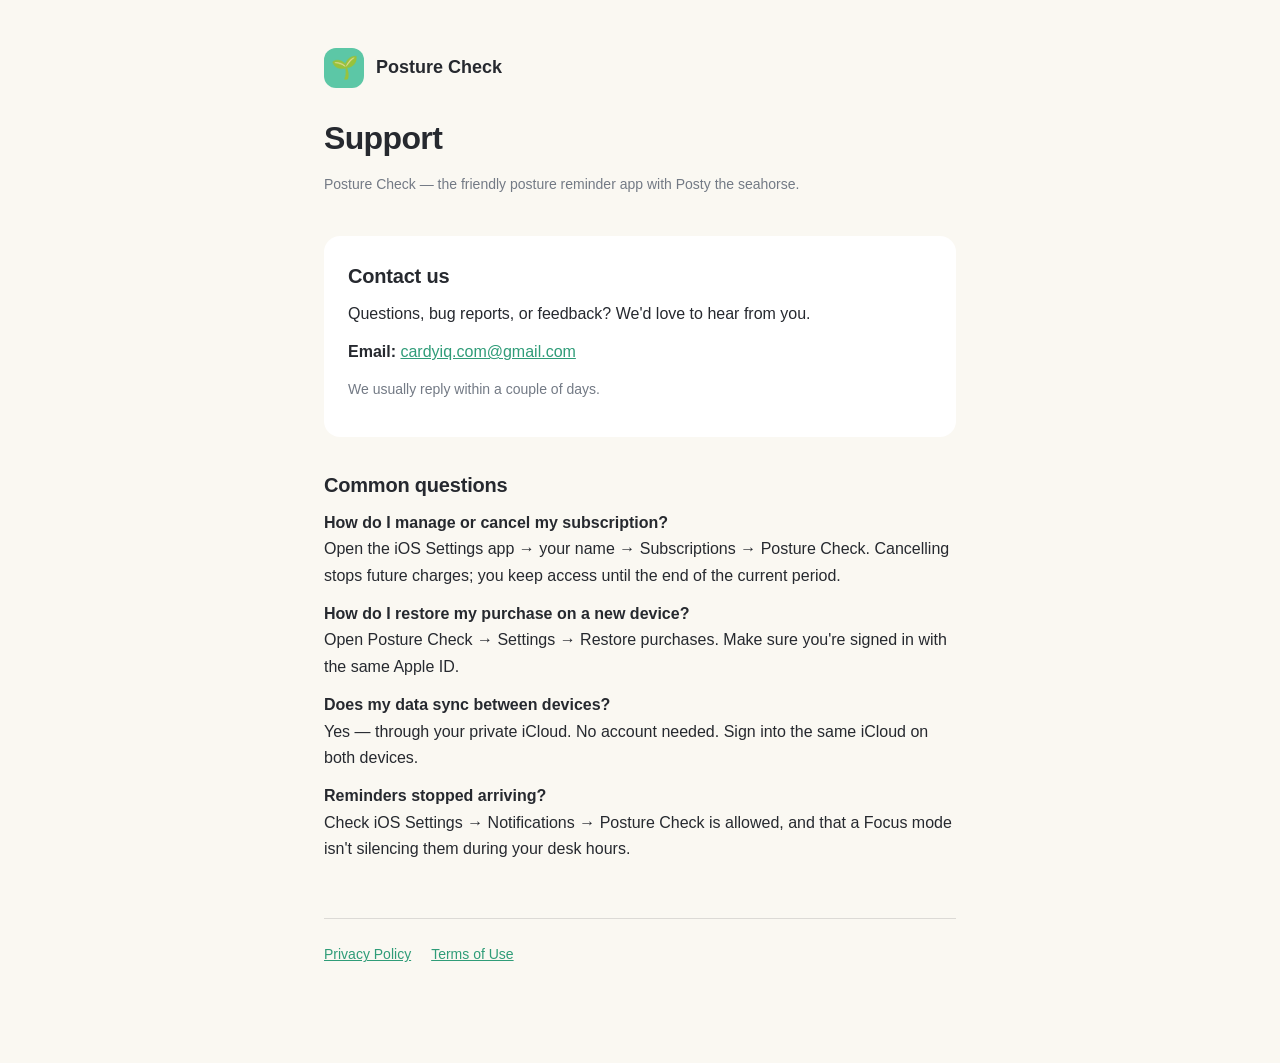
==== index.html @ 3a2bbef6 "Posture Check support, privacy policy, and terms pages Co-Authored-By: Claude Fable 5 <noreply@anthr" ====
<!DOCTYPE html>
<html lang="en">
<head>
<meta charset="utf-8">
<meta name="viewport" content="width=device-width, initial-scale=1">
<title>Posture Check — Support</title>
<link rel="stylesheet" href="style.css">
</head>
<body>
<main>
  <header>
    <div class="brand"><div class="brand-dot">🌱</div><a href="index.html">Posture Check</a></div>
    <h1>Support</h1>
    <p class="meta">Posture Check — the friendly posture reminder app with Posty the seahorse.</p>
  </header>

  <div class="card">
    <h2 style="margin-top:0">Contact us</h2>
    <p>Questions, bug reports, or feedback? We'd love to hear from you.</p>
    <p><strong>Email:</strong> <a href="mailto:cardyiq.com@gmail.com">cardyiq.com@gmail.com</a></p>
    <p class="meta">We usually reply within a couple of days.</p>
  </div>

  <h2>Common questions</h2>
  <p><strong>How do I manage or cancel my subscription?</strong><br>
  Open the iOS Settings app → your name → Subscriptions → Posture Check. Cancelling stops future charges; you keep access until the end of the current period.</p>
  <p><strong>How do I restore my purchase on a new device?</strong><br>
  Open Posture Check → Settings → Restore purchases. Make sure you're signed in with the same Apple ID.</p>
  <p><strong>Does my data sync between devices?</strong><br>
  Yes — through your private iCloud. No account needed. Sign into the same iCloud on both devices.</p>
  <p><strong>Reminders stopped arriving?</strong><br>
  Check iOS Settings → Notifications → Posture Check is allowed, and that a Focus mode isn't silencing them during your desk hours.</p>

  <nav class="footer">
    <a href="privacy.html">Privacy Policy</a>
    <a href="terms.html">Terms of Use</a>
  </nav>
</main>
</body>
</html>
---- style.css ----
:root {
  --mint: #5cc7a6;
  --ink: #26292f;
  --muted: #737a85;
  --bg: #faf8f2;
  --card: #ffffff;
}
@media (prefers-color-scheme: dark) {
  :root {
    --ink: #edeff1;
    --muted: #9ea5ae;
    --bg: #17191c;
    --card: #232629;
  }
}
* { margin: 0; padding: 0; box-sizing: border-box; }
body {
  font-family: -apple-system, BlinkMacSystemFont, "Segoe UI", Roboto, sans-serif;
  background: var(--bg);
  color: var(--ink);
  line-height: 1.65;
}
main { max-width: 680px; margin: 0 auto; padding: 48px 24px 96px; }
header { margin-bottom: 40px; }
.brand { display: flex; align-items: center; gap: 12px; margin-bottom: 24px; }
.brand-dot {
  width: 40px; height: 40px; border-radius: 12px; background: var(--mint);
  display: flex; align-items: center; justify-content: center; font-size: 22px;
}
.brand a { color: var(--ink); text-decoration: none; font-weight: 700; font-size: 18px; }
h1 { font-size: 32px; margin-bottom: 8px; letter-spacing: -0.02em; }
h2 { font-size: 20px; margin: 32px 0 8px; letter-spacing: -0.01em; }
p, li { color: var(--ink); margin-bottom: 12px; }
ul { padding-left: 22px; margin-bottom: 12px; }
.meta { color: var(--muted); font-size: 14px; }
a { color: #2f9c78; }
nav.footer { margin-top: 56px; padding-top: 24px; border-top: 1px solid rgba(128,128,128,0.25);
  display: flex; gap: 20px; font-size: 14px; }
.card { background: var(--card); border-radius: 16px; padding: 24px; margin: 16px 0; }
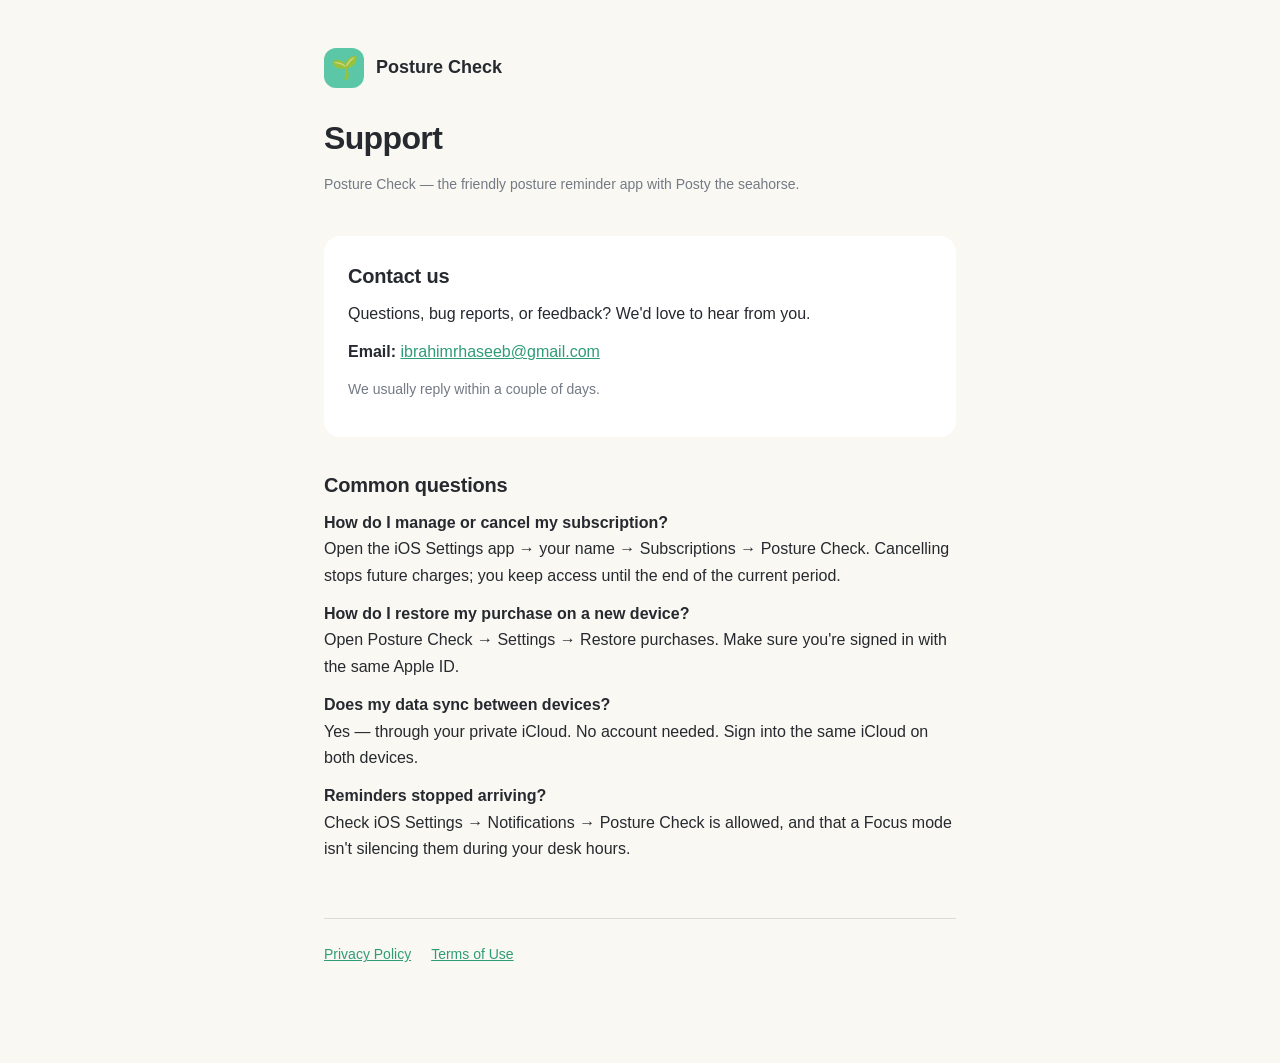
==== commit dc173525: "Update contact email Co-Authored-By: Claude Fable 5 <noreply@anthropic.com>" ====
--- a/index.html
+++ b/index.html
@@ -17,7 +17,7 @@
   <div class="card">
     <h2 style="margin-top:0">Contact us</h2>
     <p>Questions, bug reports, or feedback? We'd love to hear from you.</p>
-    <p><strong>Email:</strong> <a href="mailto:cardyiq.com@gmail.com">cardyiq.com@gmail.com</a></p>
+    <p><strong>Email:</strong> <a href="mailto:ibrahimrhaseeb@gmail.com">ibrahimrhaseeb@gmail.com</a></p>
     <p class="meta">We usually reply within a couple of days.</p>
   </div>
 
